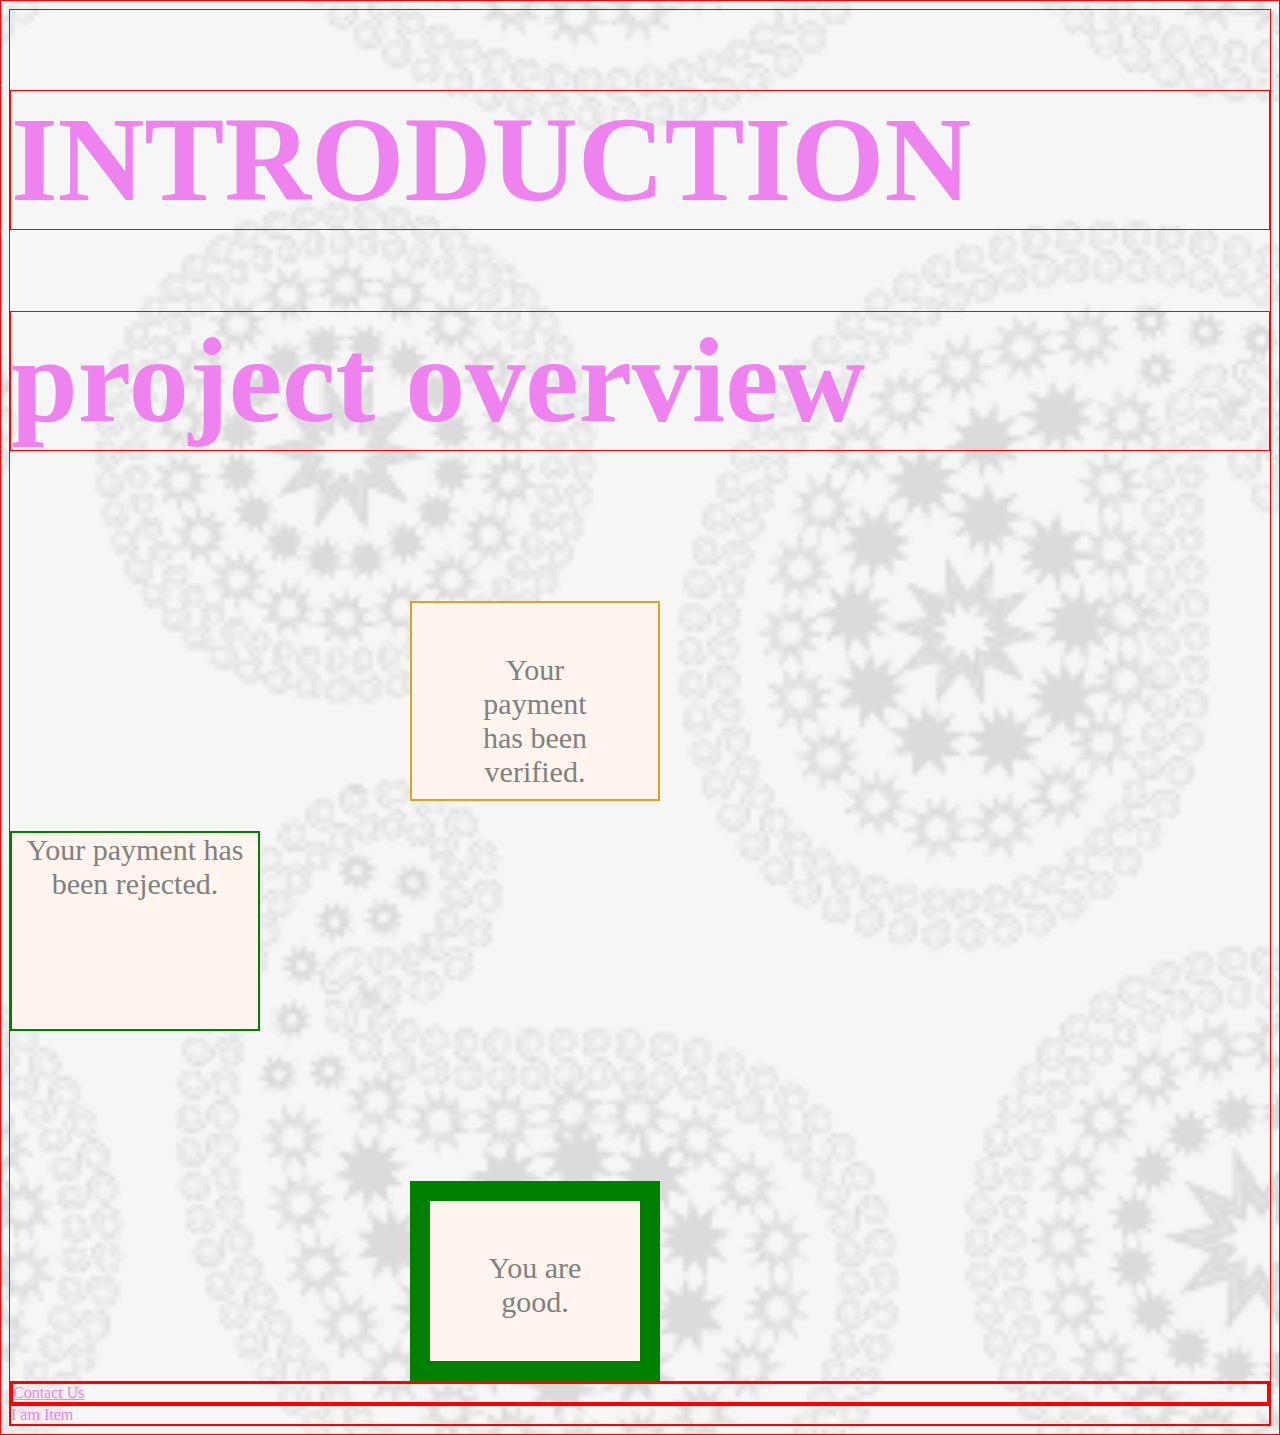
==== index.html @ 9194eb89 "css foundation complete" ====
<!DOCTYPE html>
<html lang="en">

<head>
    <meta charset="UTF-8">
    <meta http-equiv="X-UA-Compatible" content="IE=edge">
    <meta name="viewport" content="width=device-width, initial-scale=1.0">
    <title>CSS Foundations</title>
    <link rel="stylesheet" href="./style.css">
    <style>
        h1 {
            font-size: 120px;
        }
    </style>
</head>

<body>

    <h1>Introduction</h1>

    <h1 class="project" id="project1">Project Overview</h1>

    <p class="message success-message">
        Your payment has been verified.
    </p>

    <p class="message error-message">
        Your payment has been rejected.
    </p>


    <div class="success-message">
        You are good.
    </div>

    <header>
        <div class="menu">
            <div class="item">Contact Us</div>
        </div>
    </header>

    <div class="item">I am Item</div>


</body>

</html>
---- style.css ----
* {
    border: 1px solid red;
    box-sizing: border-box;
}

body {
    background-image: url('./images/paisley.png');
    background-repeat: no-repeat;
    background-position: center;
    background-size: cover;
}

h1 {
    text-transform: uppercase;
}

.project {
    text-transform: lowercase;
}

* {
    color: violet;
}

.success-message {
    border: 20px solid hsl(120, 100%, 25%);
    padding: 50px;
    margin-top: 150px;
    margin-left: 400px;
}

.error-message {
    border: 2px solid hsl(120, 100%, 25%);
}

.success-message,
.error-message {
    color: gray;
    background-color: seashell;
    font-family: Cambria, Cochin, Georgia, Times, 'Times New Roman', serif;
    font-size: 30px;
    font-weight: normal;
    text-align: center;
    height: 200px;
    width: 250px;
}

.message.success-message {
    border: 2px solid goldenrod;
}


header .item {
    text-decoration: underline;
}
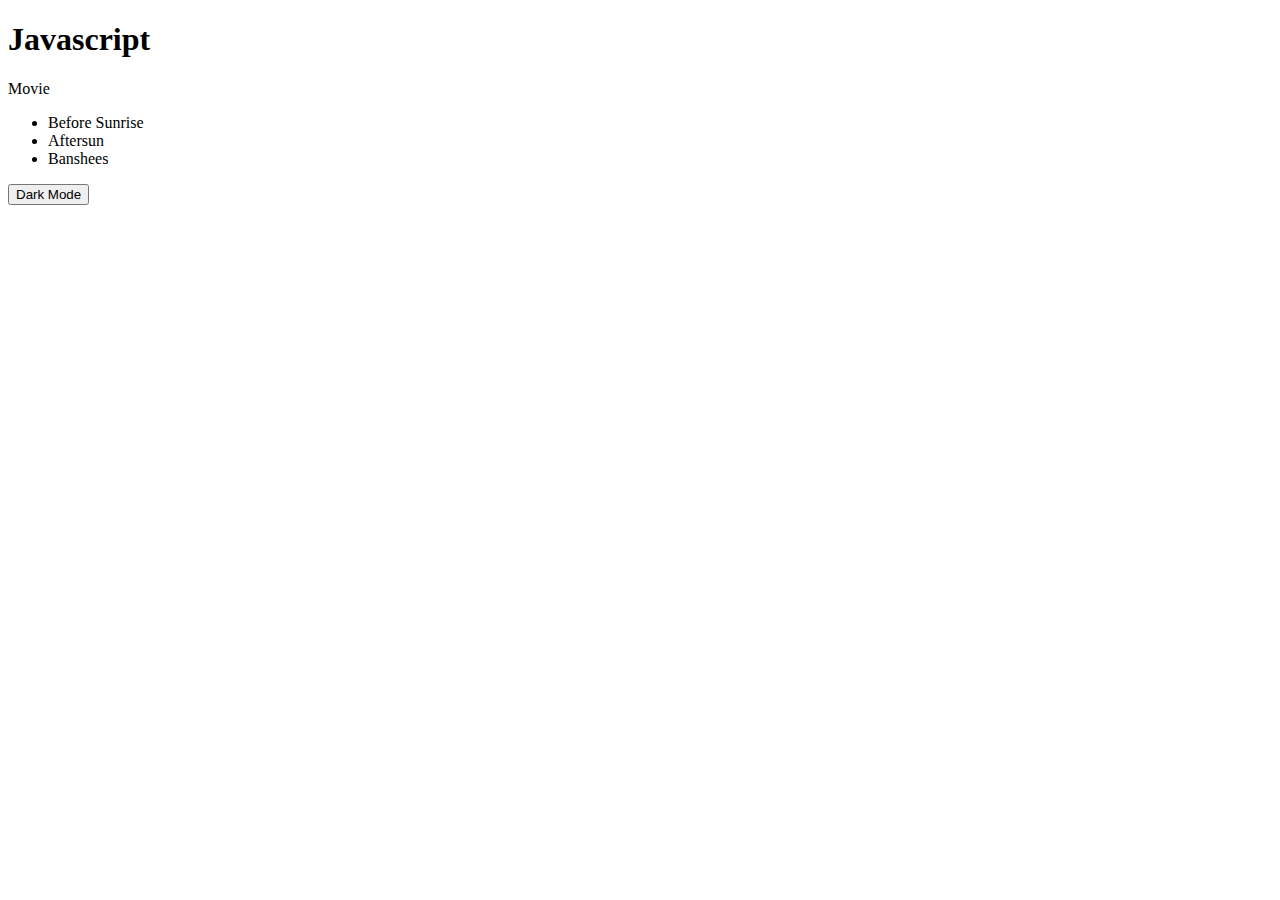
==== commit 8fb5c17d: "document object model" ====
--- a/index.html
+++ b/index.html
@@ -1,47 +1,24 @@
 <!DOCTYPE html>
 <html lang="en">
+  <head>
+    <meta charset="UTF-8" />
+    <meta http-equiv="X-UA-Compatible" content="IE=edge" />
+    <meta name="viewport" content="width=device-width, initial-scale=1.0" />
+    <title>Document Object Model</title>
+    <link rel="stylesheet" href="style.css" />
+  </head>
+  <body>
+    <h1>Javascript</h1>
+    <div class="moviesList">Movie</div>
 
-<head>
-    <meta charset="UTF-8">
-    <meta http-equiv="X-UA-Compatible" content="IE=edge">
-    <meta name="viewport" content="width=device-width, initial-scale=1.0">
-    <title>CSS Foundations</title>
-    <link rel="stylesheet" href="./style.css">
-    <style>
-        h1 {
-            font-size: 120px;
-        }
-    </style>
-</head>
+    <ul class="moviesList" id="movies">
+      <li class="movie">Before Sunrise</li>
+      <li class="movie">Aftersun</li>
+      <li class="movie">Banshees</li>
+    </ul>
 
-<body>
+    <button class="click">Dark Mode</button>
 
-    <h1>Introduction</h1>
-
-    <h1 class="project" id="project1">Project Overview</h1>
-
-    <p class="message success-message">
-        Your payment has been verified.
-    </p>
-
-    <p class="message error-message">
-        Your payment has been rejected.
-    </p>
-
-
-    <div class="success-message">
-        You are good.
-    </div>
-
-    <header>
-        <div class="menu">
-            <div class="item">Contact Us</div>
-        </div>
-    </header>
-
-    <div class="item">I am Item</div>
-
-
-</body>
-
-</html>+    <script src="./script.js"></script>
+  </body>
+</html>
--- a/style.css
+++ b/style.css
@@ -1,55 +1,4 @@
-* {
-    border: 1px solid red;
-    box-sizing: border-box;
+.dark {
+  background-color: rgb(0, 0, 0, 0.5);
+  color: #eee;
 }
-
-body {
-    background-image: url('./images/paisley.png');
-    background-repeat: no-repeat;
-    background-position: center;
-    background-size: cover;
-}
-
-h1 {
-    text-transform: uppercase;
-}
-
-.project {
-    text-transform: lowercase;
-}
-
-* {
-    color: violet;
-}
-
-.success-message {
-    border: 20px solid hsl(120, 100%, 25%);
-    padding: 50px;
-    margin-top: 150px;
-    margin-left: 400px;
-}
-
-.error-message {
-    border: 2px solid hsl(120, 100%, 25%);
-}
-
-.success-message,
-.error-message {
-    color: gray;
-    background-color: seashell;
-    font-family: Cambria, Cochin, Georgia, Times, 'Times New Roman', serif;
-    font-size: 30px;
-    font-weight: normal;
-    text-align: center;
-    height: 200px;
-    width: 250px;
-}
-
-.message.success-message {
-    border: 2px solid goldenrod;
-}
-
-
-header .item {
-    text-decoration: underline;
-}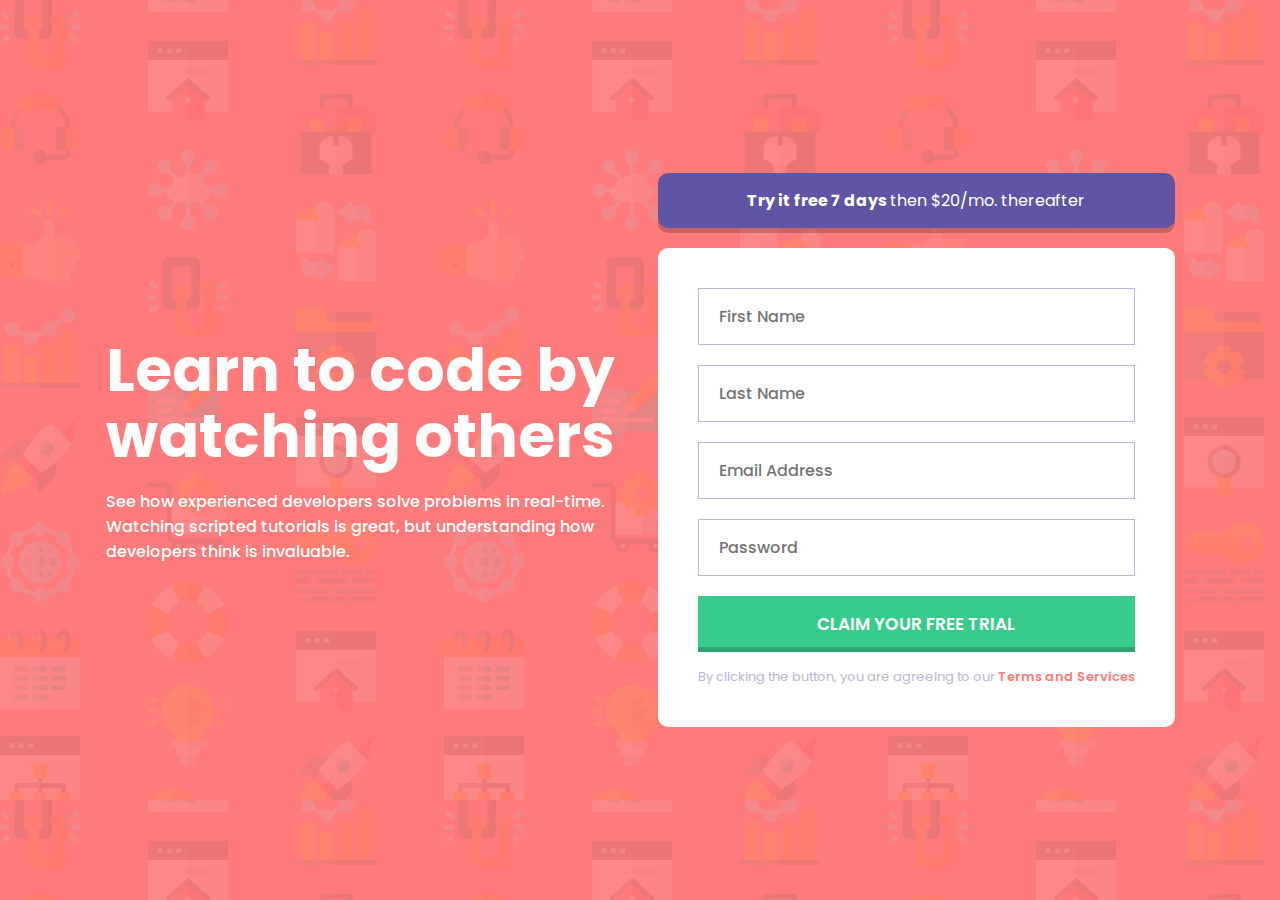
==== commit 1472b91f: "html css complete" ====
--- a/index.html
+++ b/index.html
@@ -1,24 +1,84 @@
-<!DOCTYPE html>
-<html lang="en">
-  <head>
-    <meta charset="UTF-8" />
-    <meta http-equiv="X-UA-Compatible" content="IE=edge" />
-    <meta name="viewport" content="width=device-width, initial-scale=1.0" />
-    <title>Document Object Model</title>
-    <link rel="stylesheet" href="style.css" />
-  </head>
-  <body>
-    <h1>Javascript</h1>
-    <div class="moviesList">Movie</div>
-
-    <ul class="moviesList" id="movies">
-      <li class="movie">Before Sunrise</li>
-      <li class="movie">Aftersun</li>
-      <li class="movie">Banshees</li>
-    </ul>
-
-    <button class="click">Dark Mode</button>
-
-    <script src="./script.js"></script>
-  </body>
-</html>
+<!DOCTYPE html>
+<html lang="en">
+  <head>
+    <meta charset="UTF-8" />
+    <meta name="viewport" content="width=device-width, initial-scale=1.0" />
+    <!-- displays site properly based on user's device -->
+
+    <link
+      rel="icon"
+      type="image/png"
+      sizes="32x32"
+      href="./images/favicon-32x32.png"
+    />
+    <link rel="stylesheet" href="style.css" />
+
+    <link rel="preconnect" href="https://fonts.googleapis.com" />
+    <link rel="preconnect" href="https://fonts.gstatic.com" crossorigin />
+    <link
+      href="https://fonts.googleapis.com/css2?family=Poppins:wght@400;500;600;700&display=swap"
+      rel="stylesheet"
+    />
+
+    <title>Web Training | Intro component with sign up form</title>
+  </head>
+  <body>
+
+    <div class="container">
+
+      <div class="left-side">
+        <h1 class="main-heading">
+          Learn to code by watching others
+        </h1>
+        <p class="main-content">
+          See how experienced developers solve problems in real-time. Watching scripted tutorials is great, 
+        but understanding how developers think is invaluable.
+        </p>
+      </div>
+
+
+      <div class="right-side">
+        <p class="message">
+          <strong>Try it free 7 days </strong> then $20/mo. thereafter
+        </p>
+
+        <div class="card">
+          <form>
+
+            <div class="input-group">
+              <input type="text" placeholder="First Name">
+              <small class="message"></small>
+            </div>
+
+            <div class="input-group">
+              <input type="text" placeholder="Last Name">
+              <small class="message"></small>
+            </div>
+
+            <div class="input-group">
+              <input type="text" placeholder="Email Address">
+              <small class="message"></small>
+            </div>
+
+            <div class="input-group">
+              <input type="password" placeholder="Password">
+              <small class="message"></small>
+            </div>
+
+            <button class="button">Claim your free trial</button>
+          </form>
+
+          <p class="privacy-message">
+            By clicking the button, you are agreeing to our <a href="">Terms and Services</a>
+          </p>
+
+        </div>
+
+      </div>
+
+
+    </div>
+
+
+  </body>
+</html>
--- a/style.css
+++ b/style.css
@@ -1,4 +1,99 @@
-.dark {
-  background-color: rgb(0, 0, 0, 0.5);
-  color: #eee;
+* {
+    margin: 0;
+    padding: 0;
+    box-sizing: border-box;
 }
+
+body {
+    background-image: url('./images/bg-intro-desktop.png');
+    background-color: hsl(0, 100%, 74%);
+    display: flex;
+    align-items: center;
+    justify-content: center;
+    min-height: 100vh;
+    font-family: 'Poppins', sans-serif;
+}
+
+.container {
+    width: 1280px;
+    display: flex;
+    justify-content: center;
+    align-items: center;
+    gap: 40px;
+}
+
+.left-side {
+    color: white;
+    width: 40%;
+}
+
+.main-heading {
+    font-size: 60px;
+    line-height: 1.1;
+}
+.main-content {
+    margin-top: 20px;
+    font-weight: 500;
+}
+
+.right-side > .message {
+    background-color: hsl(248, 32%, 49%);
+    padding: 15px 20px;
+    color: white;
+    text-align: center;
+    border-radius: 10px;
+    box-shadow: 0 5px 0px 0px rgba(0,0,0,0.2);
+}
+
+.card {
+    background-color: white;
+    padding: 40px;
+    border-radius: 10px;
+    margin-top: 20px;
+}
+
+.card form input {
+    width: 100%;
+    padding: 15px 20px;
+    border: 1px solid hsl(246, 25%, 77%);
+}
+
+input::placeholder, input {
+    font-size: 16px;
+    font-weight: 500;
+    font-family: 'Poppins', sans-serif;
+}
+input:active, input:focus {
+    outline: 1px solid hsl(248, 32%, 49%);
+}
+
+.input-group {
+    margin-bottom: 20px;
+}
+
+
+.button {
+    width: 100%;
+    padding: 15px 20px;
+    background-color: hsl(154, 59%, 51%);
+    text-align: center;
+    color: white;
+    text-transform: uppercase;
+    font-size: 17px;
+    font-weight: 600;
+    font-family: 'Poppins';
+    border: none;
+    box-shadow: inset 0px -5px 0 0 rgba(0,0,0,0.2);
+}
+
+.privacy-message {
+    margin-top: 15px;
+    text-align: center;
+    font-size: 13px;
+    color: hsl(246, 25%, 77%);
+}
+.privacy-message a {
+    text-decoration: none;
+    color: hsl(0, 100%, 74%);
+    font-weight: 600;
+}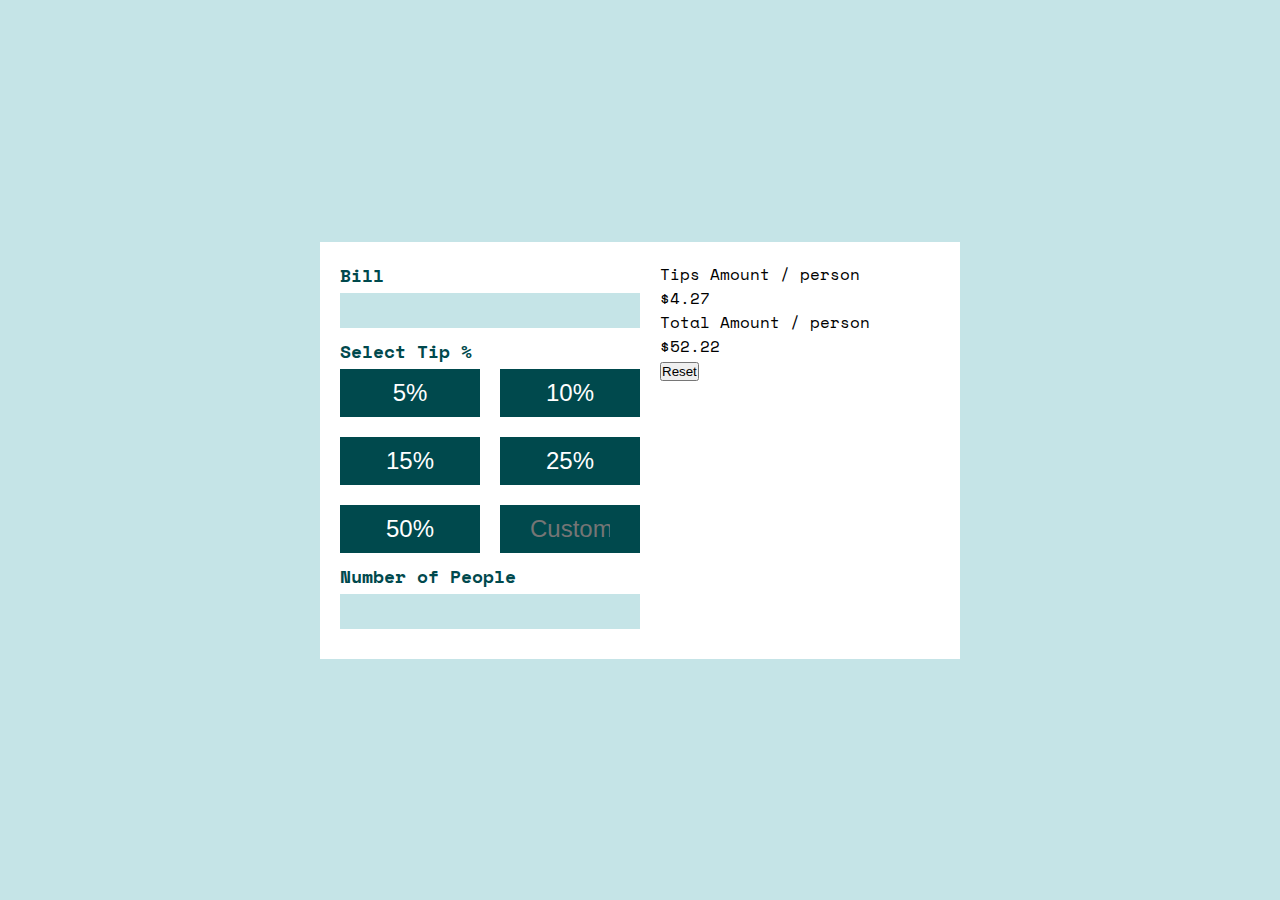
==== commit b63a12f9: "html css" ====
--- a/index.html
+++ b/index.html
@@ -1,84 +1,67 @@
-<!DOCTYPE html>
-<html lang="en">
-  <head>
-    <meta charset="UTF-8" />
-    <meta name="viewport" content="width=device-width, initial-scale=1.0" />
-    <!-- displays site properly based on user's device -->
-
-    <link
-      rel="icon"
-      type="image/png"
-      sizes="32x32"
-      href="./images/favicon-32x32.png"
-    />
-    <link rel="stylesheet" href="style.css" />
-
-    <link rel="preconnect" href="https://fonts.googleapis.com" />
-    <link rel="preconnect" href="https://fonts.gstatic.com" crossorigin />
-    <link
-      href="https://fonts.googleapis.com/css2?family=Poppins:wght@400;500;600;700&display=swap"
-      rel="stylesheet"
-    />
-
-    <title>Web Training | Intro component with sign up form</title>
-  </head>
-  <body>
-
-    <div class="container">
-
-      <div class="left-side">
-        <h1 class="main-heading">
-          Learn to code by watching others
-        </h1>
-        <p class="main-content">
-          See how experienced developers solve problems in real-time. Watching scripted tutorials is great, 
-        but understanding how developers think is invaluable.
-        </p>
-      </div>
-
-
-      <div class="right-side">
-        <p class="message">
-          <strong>Try it free 7 days </strong> then $20/mo. thereafter
-        </p>
-
-        <div class="card">
-          <form>
-
-            <div class="input-group">
-              <input type="text" placeholder="First Name">
-              <small class="message"></small>
-            </div>
-
-            <div class="input-group">
-              <input type="text" placeholder="Last Name">
-              <small class="message"></small>
-            </div>
-
-            <div class="input-group">
-              <input type="text" placeholder="Email Address">
-              <small class="message"></small>
-            </div>
-
-            <div class="input-group">
-              <input type="password" placeholder="Password">
-              <small class="message"></small>
-            </div>
-
-            <button class="button">Claim your free trial</button>
-          </form>
-
-          <p class="privacy-message">
-            By clicking the button, you are agreeing to our <a href="">Terms and Services</a>
-          </p>
-
-        </div>
-
-      </div>
-
-
-    </div>
-
-
-  </body>
-</html>
+<!DOCTYPE html>
+<html lang="en">
+  <head>
+    <meta charset="UTF-8" />
+    <meta name="viewport" content="width=device-width, initial-scale=1.0" />
+    <!-- displays site properly based on user's device -->
+
+    <link
+      rel="icon"
+      type="image/png"
+      sizes="32x32"
+      href="./images/favicon-32x32.png"
+    />
+
+    <link rel="preconnect" href="https://fonts.googleapis.com">
+    <link rel="preconnect" href="https://fonts.gstatic.com" crossorigin>
+    <link href="https://fonts.googleapis.com/css2?family=Space+Mono:wght@700&display=swap" rel="stylesheet">
+
+    <link rel="stylesheet" href="style.css">
+
+    <title>Web Training | Tip calculator app</title>
+  </head>
+  <body>
+
+    <div class="calculator-container">
+      <div class="calculator">
+
+          <div class="input-group">
+            <label for="">Bill</label>
+            <input type="text" name="" id="">
+          </div>
+
+          <div class="input-group">
+            <label for="">Select Tip %</label>
+            <div class="tips-group">
+              <button class="button">5%</button>
+              <button class="button">10%</button>
+              <button class="button">15%</button>
+              <button class="button">25%</button>
+              <button class="button">50%</button>
+              <input type="text" class="button" placeholder="Custom" />
+            </div>
+          </div>
+
+          <div class="input-group">
+            <label for="">Number of People</label>
+            <input type="text" >
+          </div>
+
+      </div>
+
+      <div class="calculation-result">
+        <div class="tips-amount calculation-amount">
+          <div class="title">Tips Amount / person</div>
+          <div class="amount">$4.27</div>
+        </div>
+        <div class="total-amount calculation-amount">
+          <div class="title">Total Amount / person</div>
+          <div class="amount">$52.22</div>
+        </div>
+        <button class="button">Reset</button>
+      </div>
+    </div>
+
+
+  </body>
+</html>
--- a/style.css
+++ b/style.css
@@ -4,96 +4,79 @@
     box-sizing: border-box;
 }
 
-body {
-    background-image: url('./images/bg-intro-desktop.png');
-    background-color: hsl(0, 100%, 74%);
-    display: flex;
-    align-items: center;
-    justify-content: center;
-    min-height: 100vh;
-    font-family: 'Poppins', sans-serif;
+a {
+    text-decoration: none;
 }
 
-.container {
-    width: 1280px;
+:root {
+    --primary-font: 'Space Mono', serif;
+
+    --clr-primary: hsl(172, 67%, 45%);
+    --clr-neutral-1: hsl(183, 100%, 15%);
+    --clr-neutral-2: hsl(186, 14%, 43%);
+    --clr-neutral-3: hsl(184, 14%, 56%);
+    --clr-neutral-4: hsl(185, 41%, 84%);
+    --clr-neutral-5: hsl(189, 41%, 97%);
+    --clr-white: hsl(0, 0%, 100%);
+
+    --font-size: 10px;
+    --font-input-size:  24px;
+}
+
+body {
+    min-height: 100vh;
+    background-color: var(--clr-neutral-4);
     display: flex;
     justify-content: center;
     align-items: center;
-    gap: 40px;
+    font-family: var(--primary-font);
 }
 
-.left-side {
-    color: white;
-    width: 40%;
+.calculator-container {
+    background-color: var(--clr-white);
+    padding: 20px;  
+    display: flex;
+    gap: 20px;
+    width: 50vw;
+}
+.calculator-container .calculator {
+    width: 50%;
 }
 
-.main-heading {
-    font-size: 60px;
-    line-height: 1.1;
-}
-.main-content {
-    margin-top: 20px;
-    font-weight: 500;
-}
-
-.right-side > .message {
-    background-color: hsl(248, 32%, 49%);
-    padding: 15px 20px;
-    color: white;
-    text-align: center;
-    border-radius: 10px;
-    box-shadow: 0 5px 0px 0px rgba(0,0,0,0.2);
-}
-
-.card {
-    background-color: white;
-    padding: 40px;
-    border-radius: 10px;
-    margin-top: 20px;
-}
-
-.card form input {
-    width: 100%;
-    padding: 15px 20px;
-    border: 1px solid hsl(246, 25%, 77%);
-}
-
-input::placeholder, input {
-    font-size: 16px;
-    font-weight: 500;
-    font-family: 'Poppins', sans-serif;
-}
-input:active, input:focus {
-    outline: 1px solid hsl(248, 32%, 49%);
+label, input {
+    display: block;
 }
 
 .input-group {
-    margin-bottom: 20px;
+    margin-bottom: 10px;
 }
 
-
-.button {
-    width: 100%;
-    padding: 15px 20px;
-    background-color: hsl(154, 59%, 51%);
-    text-align: center;
-    color: white;
-    text-transform: uppercase;
-    font-size: 17px;
-    font-weight: 600;
-    font-family: 'Poppins';
-    border: none;
-    box-shadow: inset 0px -5px 0 0 rgba(0,0,0,0.2);
+.input-group label {
+    font-size: 18px;
+    color: var(--clr-neutral-1);
+    margin-bottom: 5px;
+    font-weight: 700;
 }
 
-.privacy-message {
-    margin-top: 15px;
-    text-align: center;
-    font-size: 13px;
-    color: hsl(246, 25%, 77%);
+.input-group  input {
+    width: 100%;
+    padding: 10px 20px;
+    background-color: var(--clr-neutral-4);
+    border:none;
 }
-.privacy-message a {
-    text-decoration: none;
-    color: hsl(0, 100%, 74%);
-    font-weight: 600;
-}+
+.tips-group {
+    display: flex;
+    flex-wrap: wrap;
+    gap: 20px;
+}
+
+.tips-group .button {
+    background-color: var(--clr-neutral-1);
+    padding: 10px 30px;
+    border: none;
+    color: var(--clr-white);
+    font-size: var(--font-input-size);
+    flex: 1; 
+}
+
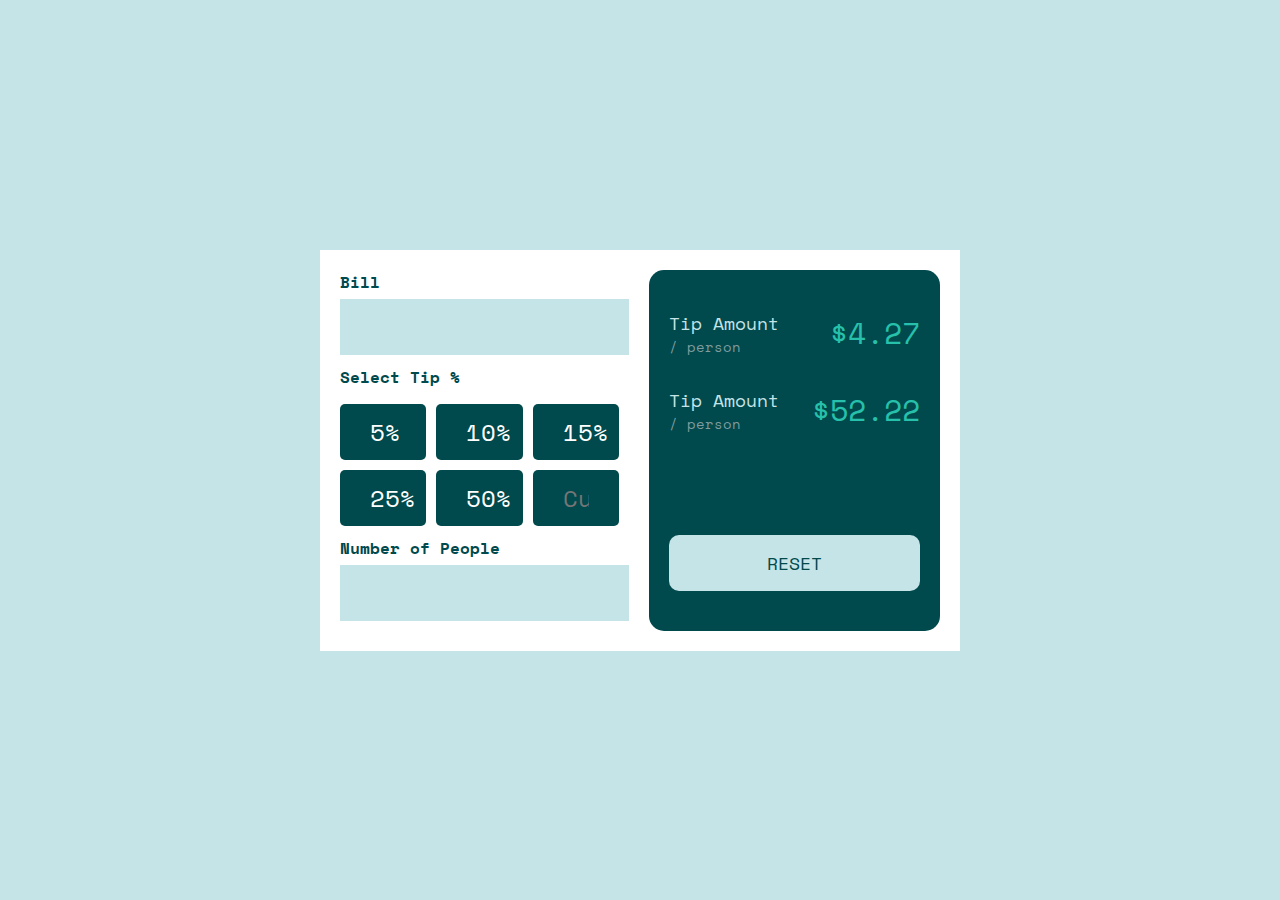
==== commit 2821c7e5: "css complete" ====
--- a/index.html
+++ b/index.html
@@ -12,56 +12,61 @@
       href="./images/favicon-32x32.png"
     />
 
-    <link rel="preconnect" href="https://fonts.googleapis.com">
-    <link rel="preconnect" href="https://fonts.gstatic.com" crossorigin>
-    <link href="https://fonts.googleapis.com/css2?family=Space+Mono:wght@700&display=swap" rel="stylesheet">
+    <link rel="preconnect" href="https://fonts.googleapis.com" />
+    <link rel="preconnect" href="https://fonts.gstatic.com" crossorigin />
+    <link
+      href="https://fonts.googleapis.com/css2?family=Space+Mono:wght@700&display=swap"
+      rel="stylesheet"
+    />
 
-    <link rel="stylesheet" href="style.css">
+    <link rel="stylesheet" href="style.css" />
 
     <title>Web Training | Tip calculator app</title>
   </head>
   <body>
-
     <div class="calculator-container">
       <div class="calculator">
+        <div class="input-group">
+          <label for="">Bill</label>
+          <input type="text" name="" id="" />
+        </div>
 
-          <div class="input-group">
-            <label for="">Bill</label>
-            <input type="text" name="" id="">
+        <div class="input-group">
+          <label for="">Select Tip %</label>
+          <div class="tips-group">
+            <button class="button">5%</button>
+            <button class="button">10%</button>
+            <button class="button">15%</button>
+            <button class="button">25%</button>
+            <button class="button">50%</button>
+            <input type="text" class="button" placeholder="Custom" />
           </div>
+        </div>
 
-          <div class="input-group">
-            <label for="">Select Tip %</label>
-            <div class="tips-group">
-              <button class="button">5%</button>
-              <button class="button">10%</button>
-              <button class="button">15%</button>
-              <button class="button">25%</button>
-              <button class="button">50%</button>
-              <input type="text" class="button" placeholder="Custom" />
-            </div>
-          </div>
-
-          <div class="input-group">
-            <label for="">Number of People</label>
-            <input type="text" >
-          </div>
-
+        <div class="input-group">
+          <label for="">Number of People</label>
+          <input type="text" />
+        </div>
       </div>
 
       <div class="calculation-result">
         <div class="tips-amount calculation-amount">
-          <div class="title">Tips Amount / person</div>
+          <div class="title">
+            <div class="main-title">Tip Amount</div>
+            <div class="subtitle">/ person</div>
+          </div>
+
           <div class="amount">$4.27</div>
         </div>
         <div class="total-amount calculation-amount">
-          <div class="title">Total Amount / person</div>
+          <div class="title">
+            <div class="main-title">Tip Amount</div>
+            <div class="subtitle">/ person</div>
+          </div>
           <div class="amount">$52.22</div>
         </div>
         <button class="button">Reset</button>
       </div>
     </div>
-
-
   </body>
 </html>
--- a/style.css
+++ b/style.css
@@ -1,82 +1,139 @@
 * {
-    margin: 0;
-    padding: 0;
-    box-sizing: border-box;
+  margin: 0;
+  padding: 0;
+  box-sizing: border-box;
 }
 
 a {
-    text-decoration: none;
+  text-decoration: none;
 }
 
 :root {
-    --primary-font: 'Space Mono', serif;
+  --primary-font: "Space Mono", serif;
 
-    --clr-primary: hsl(172, 67%, 45%);
-    --clr-neutral-1: hsl(183, 100%, 15%);
-    --clr-neutral-2: hsl(186, 14%, 43%);
-    --clr-neutral-3: hsl(184, 14%, 56%);
-    --clr-neutral-4: hsl(185, 41%, 84%);
-    --clr-neutral-5: hsl(189, 41%, 97%);
-    --clr-white: hsl(0, 0%, 100%);
+  --clr-primary: hsl(172, 67%, 45%);
+  --clr-neutral-1: hsl(183, 100%, 15%);
+  --clr-neutral-2: hsl(186, 14%, 43%);
+  --clr-neutral-3: hsl(184, 14%, 56%);
+  --clr-neutral-4: hsl(185, 41%, 84%);
+  --clr-neutral-5: hsl(189, 41%, 97%);
+  --clr-white: hsl(0, 0%, 100%);
 
-    --font-size: 10px;
-    --font-input-size:  24px;
+  --font-size: 10px;
+  --font-input-size: 24px;
 }
 
 body {
-    min-height: 100vh;
-    background-color: var(--clr-neutral-4);
-    display: flex;
-    justify-content: center;
-    align-items: center;
-    font-family: var(--primary-font);
+  min-height: 100vh;
+  background-color: var(--clr-neutral-4);
+  display: flex;
+  justify-content: center;
+  align-items: center;
+  font-family: var(--primary-font);
 }
 
 .calculator-container {
-    background-color: var(--clr-white);
-    padding: 20px;  
-    display: flex;
-    gap: 20px;
-    width: 50vw;
+  background-color: var(--clr-white);
+  padding: 20px;
+  display: flex;
+  gap: 20px;
+  width: 50vw;
 }
 .calculator-container .calculator {
-    width: 50%;
+  width: 50%;
 }
 
-label, input {
-    display: block;
+label,
+input {
+  display: block;
 }
 
 .input-group {
-    margin-bottom: 10px;
+  margin-bottom: 10px;
 }
 
 .input-group label {
-    font-size: 18px;
-    color: var(--clr-neutral-1);
-    margin-bottom: 5px;
-    font-weight: 700;
+  color: var(--clr-neutral-1);
+  margin-bottom: 5px;
+  font-weight: 700;
 }
 
-.input-group  input {
-    width: 100%;
-    padding: 10px 20px;
-    background-color: var(--clr-neutral-4);
-    border:none;
+.input-group input {
+  width: 100%;
+  padding: 10px 20px;
+  background-color: var(--clr-neutral-4);
+  border: none;
+  font-family: var(--primary-font);
+  font-size: var(--font-input-size);
+  text-align: right;
+  color: var(--clr-neutral-1);
 }
 
 .tips-group {
-    display: flex;
-    flex-wrap: wrap;
-    gap: 20px;
+  display: flex;
+  flex-wrap: wrap;
 }
 
 .tips-group .button {
-    background-color: var(--clr-neutral-1);
-    padding: 10px 30px;
-    border: none;
-    color: var(--clr-white);
-    font-size: var(--font-input-size);
-    flex: 1; 
+  background-color: var(--clr-neutral-1);
+  padding: 10px 30px;
+  border: none;
+  color: var(--clr-white);
+  font-size: var(--font-input-size);
+  width: calc(33.33% - 10px);
+  font-family: var(--primary-font);
+  margin: 10px 10px 0 0;
+  border-radius: 5px;
 }
 
+.button:hover {
+  cursor: pointer;
+  background-color: var(--clr-neutral-4);
+  color: var(--clr-neutral-1);
+  transition: all 0.2s;
+}
+
+.calculation-result {
+  background-color: var(--clr-neutral-1);
+  width: 50%;
+  color: white;
+  padding: 40px 20px;
+  border-radius: 15px;
+
+  display: flex;
+  flex-direction: column;
+  justify-content: start;
+}
+
+.calculation-amount {
+  display: flex;
+  justify-content: space-between;
+  margin-bottom: 30px;
+}
+
+.main-title {
+  color: var(--clr-neutral-4);
+  font-size: 18px;
+}
+
+.subtitle {
+  color: var(--clr-neutral-3);
+  font-size: 14px;
+}
+
+.amount {
+  font-size: 30px;
+  color: var(--clr-primary);
+}
+
+.calculation-result .button {
+  margin-top: auto;
+  background: var(--clr-neutral-4);
+  color: var(--clr-neutral-1);
+  padding: 15px 20px;
+  text-transform: uppercase;
+  border: none;
+  font-family: var(--primary-font);
+  font-size: 18px;
+  border-radius: 10px;
+}
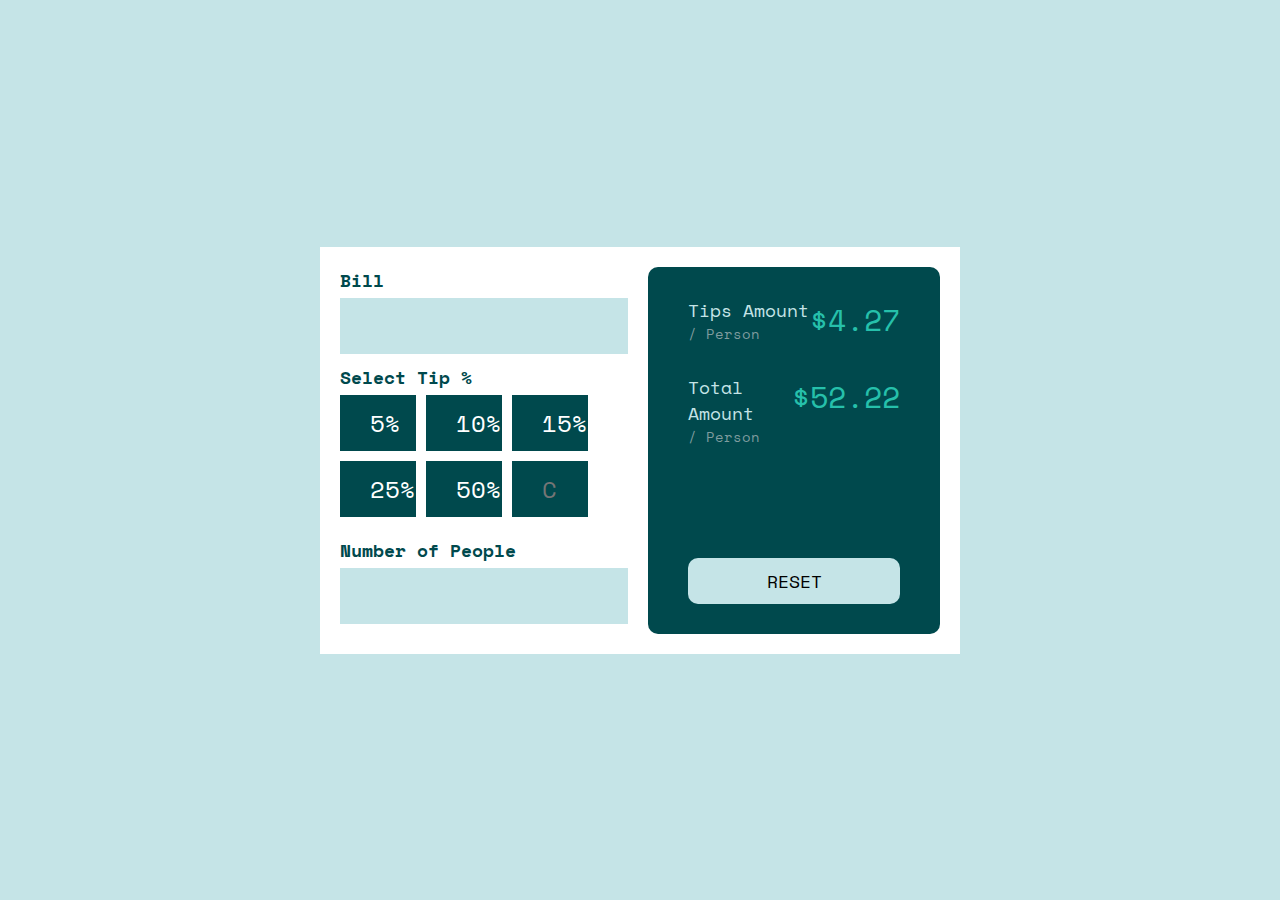
==== commit 02c45f39: "css complete" ====
--- a/index.html
+++ b/index.html
@@ -52,16 +52,15 @@
       <div class="calculation-result">
         <div class="tips-amount calculation-amount">
           <div class="title">
-            <div class="main-title">Tip Amount</div>
-            <div class="subtitle">/ person</div>
+            <div class="main-title">Tips Amount</div>
+            <div class="subtitle">/ Person</div>
           </div>
-
           <div class="amount">$4.27</div>
         </div>
         <div class="total-amount calculation-amount">
           <div class="title">
-            <div class="main-title">Tip Amount</div>
-            <div class="subtitle">/ person</div>
+            <div class="main-title">Total Amount</div>
+            <div class="subtitle">/ Person</div>
           </div>
           <div class="amount">$52.22</div>
         </div>
--- a/style.css
+++ b/style.css
@@ -53,6 +53,7 @@
 }
 
 .input-group label {
+  font-size: 18px;
   color: var(--clr-neutral-1);
   margin-bottom: 5px;
   font-weight: 700;
@@ -64,9 +65,9 @@
   background-color: var(--clr-neutral-4);
   border: none;
   font-family: var(--primary-font);
+  color: var(--clr-neutral-1);
   font-size: var(--font-input-size);
   text-align: right;
-  color: var(--clr-neutral-1);
 }
 
 .tips-group {
@@ -80,29 +81,26 @@
   border: none;
   color: var(--clr-white);
   font-size: var(--font-input-size);
-  width: calc(33.33% - 10px);
+  width: calc(33.33% - 20px);
+  margin-right: 10px;
+  margin-bottom: 10px;
   font-family: var(--primary-font);
-  margin: 10px 10px 0 0;
-  border-radius: 5px;
 }
 
-.button:hover {
-  cursor: pointer;
+.tips-group .button:hover {
   background-color: var(--clr-neutral-4);
   color: var(--clr-neutral-1);
+  cursor: pointer;
   transition: all 0.2s;
 }
 
 .calculation-result {
   background-color: var(--clr-neutral-1);
   width: 50%;
-  color: white;
-  padding: 40px 20px;
-  border-radius: 15px;
-
+  padding: 30px 40px;
+  border-radius: 10px;
   display: flex;
   flex-direction: column;
-  justify-content: start;
 }
 
 .calculation-amount {
@@ -127,13 +125,20 @@
 }
 
 .calculation-result .button {
+  width: 100%;
   margin-top: auto;
-  background: var(--clr-neutral-4);
-  color: var(--clr-neutral-1);
-  padding: 15px 20px;
+  background-color: var(--clr-neutral-4);
+  padding: 10px 20px;
   text-transform: uppercase;
   border: none;
   font-family: var(--primary-font);
+  border-radius: 10px;
   font-size: 18px;
-  border-radius: 10px;
 }
+
+.calculation-result .button:hover {
+  cursor: pointer;
+  background-color: var(--clr-primary);
+  transition: all 0.1s;
+  color: var(--clr-neutral-4);
+}
